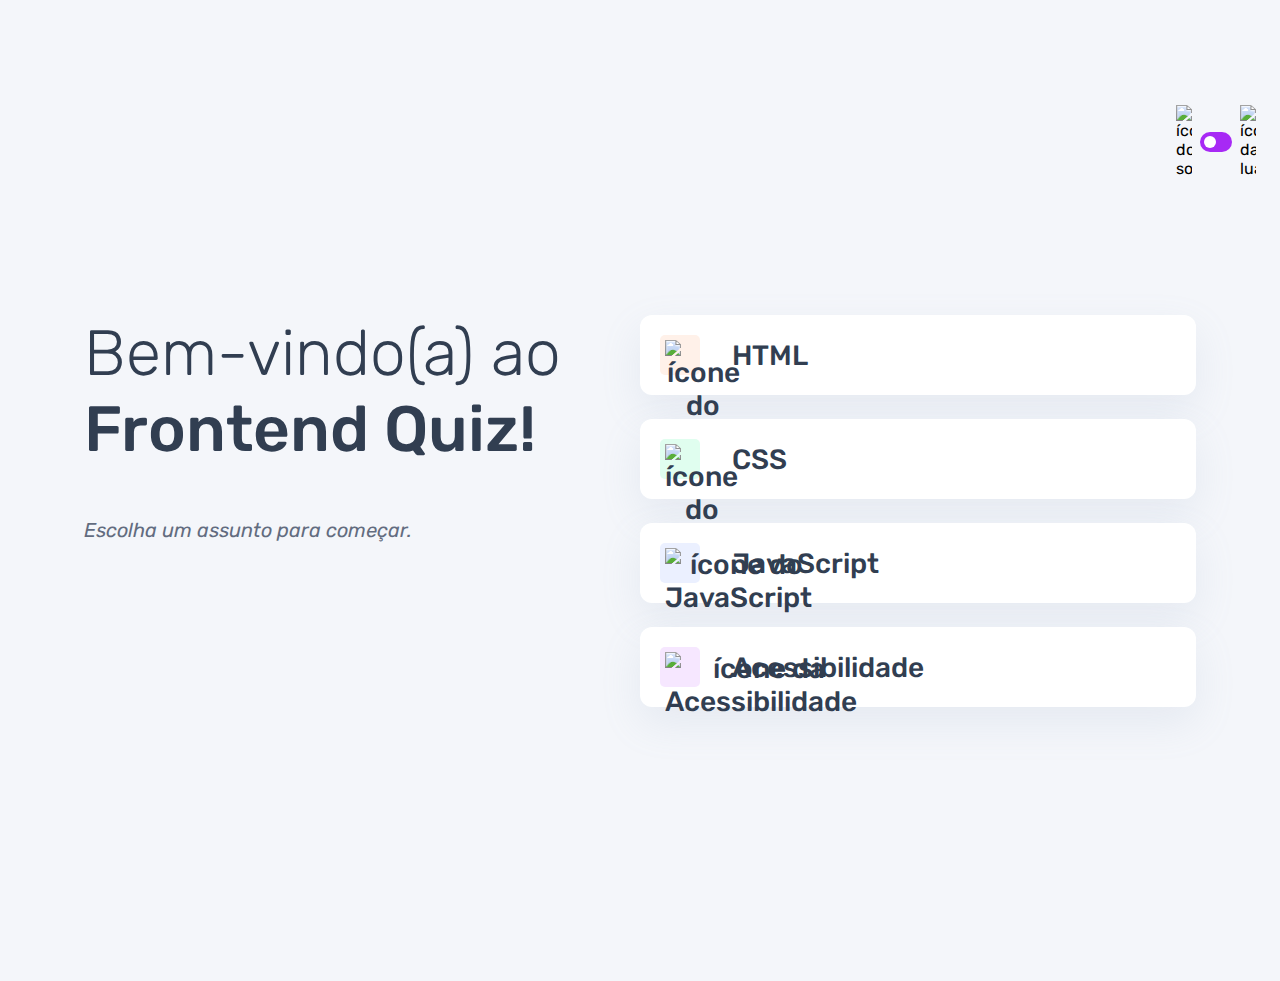
==== index.html @ 0f576d3d "primeiras adaptações da responsividade" ====
<!DOCTYPE html>
<html lang="en">
<head>
    <meta charset="UTF-8">
    <meta name="viewport" content="width=device-width, initial-scale=1.0">
    <link rel="preconnect" href="https://fonts.googleapis.com">
    <link rel="preconnect" href="https://fonts.gstatic.com" crossorigin>
    <link href="https://fonts.googleapis.com/css2?family=Rubik:ital,wght@0,300..900;1,300..900&display=swap" rel="stylesheet">

    <link rel="stylesheet" href="style.css">
    <title>Quiz App</title>
</head>
<body>
    <header>
        <div class="tema">
            <img src="./assets/images/icon-sun-dark.svg" alt="ícone do sol">
            <button>
                <div></div>
            </button>

            <img src="./assets/images/icon-moon-dark.svg" alt="ícone da lua">
        </div>
        
    </header>

    <main>
        <section class="boas_vindas">
            <h1>
                Bem-vindo(a) ao <br>
                <strong>Frontend Quiz!</strong>
            </h1>

            <p>Escolha um assunto para começar.</p>
        </section>

        <section class="assuntos">
            <button class="botao_html">
                <div>
                    <img src="./assets/images/icon-html.svg" alt="ícone do HTML">
                </div>
                HTML
            </button>

            <button class="botao_css">
                <div>
                    <img src="./assets/images/icon-css.svg" alt="ícone do CSS">
                </div>
                CSS
            </button>

            <button class="botao_javascript">
                <div>
                    <img src="./assets/images/icon-js.svg" alt="ícone do JavaScript">
                </div>
                JavaScript
            </button>

            <button class="botao_acessibilidade">
                <div>
                    <img src="./assets/images/icon-accessibility.svg" alt="ícone da Acessibilidade">
                </div>
                Acessibilidade
            </button>

        </section>
    </main>
</body>
</html>
---- style.css ----
*{
    margin: 0;
    padding: 0;
    box-sizing: border-box;
    font-family: "Rubik", sans-serif;
    -webkit-font-smoothing:antialiassed;
}

:root {
    --bg-color: #f4f6fa;
    --purple: #a729f5;
    --primary-text-color:#313e51;
    --secondary-text-color:#626c7f;
    --button-bg:#fff;
    --shadow: 0px 16px 40px 0px rgba(143,160,193, 0.14);
    --bg-html:#fff1e9;
    --bg-css:#e0feef;
    --bg-javascript:#ebf0ff;
    --bg-acessibilidade:#f6e7ff;
    --white:#fff;
    --bg-mobile: url(./assets/images/pattern-background-mobile-ligth.svg);
    --bg-desktop: url(./assets/images/pattern-background-desktop-ligth.svg);
}

body {
    height: 100vh;
    background: var(--bg-mobile) var(--bg-color);
    background-repeat: no-repeat;
    background-size: cover;
}

header {
    padding: 16px 24px;
    display: flex;
    justify-content: flex-end;
}

.tema {
    padding: 8px 0px;
    display: flex;
    align-items: center;
    gap: 8px;
}

.tema img {
    width: 16px;
}

.tema button {
    height: 20px;
    width: 32px;
    background: var(--purple);
    border: 0;
    border-radius: 999px;
    padding: 4px;
}

.tema button div {
    background: var(--white);
    width: 12px; 
    height: 12px;
    border-radius: 999px;
}

main {
    padding: 32px 24px;
}

.boas_vindas {
    margin-bottom: 40px;
}

.boas_vindas h1{
    font-size: 40px;
    font-weight: 300;
    color: var(--primary-text-color);
    margin-bottom: 16px;
}

.boas_vindas h1 strong{
    font-weight: 500;
}

.boas_vindas p {
    color: var(--secondary-text-color);
    font-size: 14px;
    line-height: 150%;
    font-style: italic;
}

.assuntos {
    display: flex;
    flex-direction: column;
    gap: 12px;
}

.assuntos button {
    border: none;
    background: var(--button-bg);
    display: flex;
    align-items: center;
    gap: 16px;
    padding: 12px;
    border-radius: 12px;
    box-shadow: var(--shadow);
    font-size: 18px;
    font-weight: 500;
    color: var(--primary-text-color);
}

.assuntos button div {
    width: 40px;
    height: 40px;
    padding: 5px;
    border-radius: 5px;
}

.assuntos button img {
    width: 100%;
}

.botao_html div {
    background: var(--bg-html);
}

.botao_css div {
    background: var(--bg-css);
}

.botao_javascript div {
    background: var(--bg-javascript);
}

.botao_acessibilidade div {
    background: var(--bg-acessibilidade);
}

@media(min-width:1100px) {
    body {
        background: var(--bg-desktop) var(--bg-color);
        background-size: cover;
        background-repeat: no-repeat;
    }

    header {
        margin-block: 81px;
    }

    .tema img {
        
    }

    main {
        display: flex;
        max-width: 1160px;
        margin-inline: auto;
    }

    section {
        width: 100%;
    }

    .boas_vindas h1 {
        font-size: 64px;
        margin-bottom: 48px;
    }

    .boas_vindas p{
        font-size: 20px;
    }

    .assuntos {
        gap: 24px;
    }

    .assuntos button {
        font-size: 28px;
        padding: 20px;
        gap: 32px;
    }

    .assuntos button dib{
        width: 56px;
        height: 56px;
        padding: 8px;
    }
}
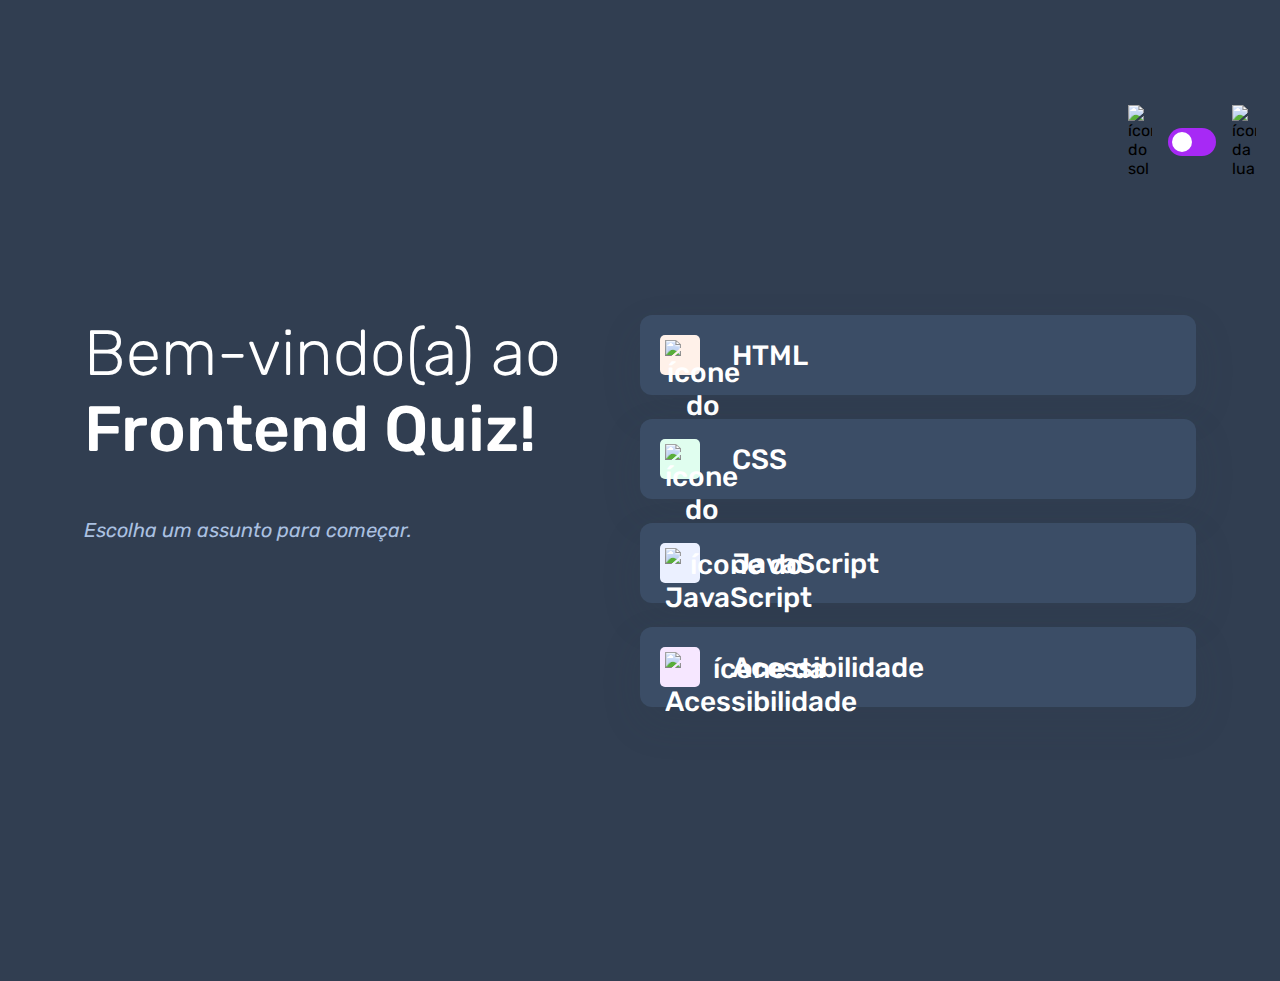
==== commit ecca3544: "adaptação das cores para o tema escuro" ====
--- a/index.html
+++ b/index.html
@@ -10,7 +10,7 @@
     <link rel="stylesheet" href="style.css">
     <title>Quiz App</title>
 </head>
-<body>
+<body class="escuro">
     <header>
         <div class="tema">
             <img src="./assets/images/icon-sun-dark.svg" alt="ícone do sol">
--- a/style.css
+++ b/style.css
@@ -22,6 +22,16 @@
     --bg-desktop: url(./assets/images/pattern-background-desktop-ligth.svg);
 }
 
+body.escuro{
+    --bg-color: #313e51;
+    --bg-mobile: url(./assets/images/pattern-background-mobile-dark.svg);
+    --bg-desktop: url(./assets/images/pattern-background-desktop-dark.svg);
+    --primary-text-color:#fff;
+    --secondary-text-color:#abc1e1;
+    --button-bg:#3b4d66;
+    --shadow:0px 16px 40px 0px rgba(49, 62, 81, 0.14);
+}
+
 body {
     height: 100vh;
     background: var(--bg-mobile) var(--bg-color);
@@ -145,9 +155,23 @@
     header {
         margin-block: 81px;
     }
+    
+    .tema {
+        gap: 16px;
+    }
 
     .tema img {
-        
+        width: 24px;
+    }
+
+    .tema button {
+        width: 48px;
+        height: 28px;
+    }
+
+    .tema button div {
+        width: 20px;
+        height: 20px;
     }
 
     main {
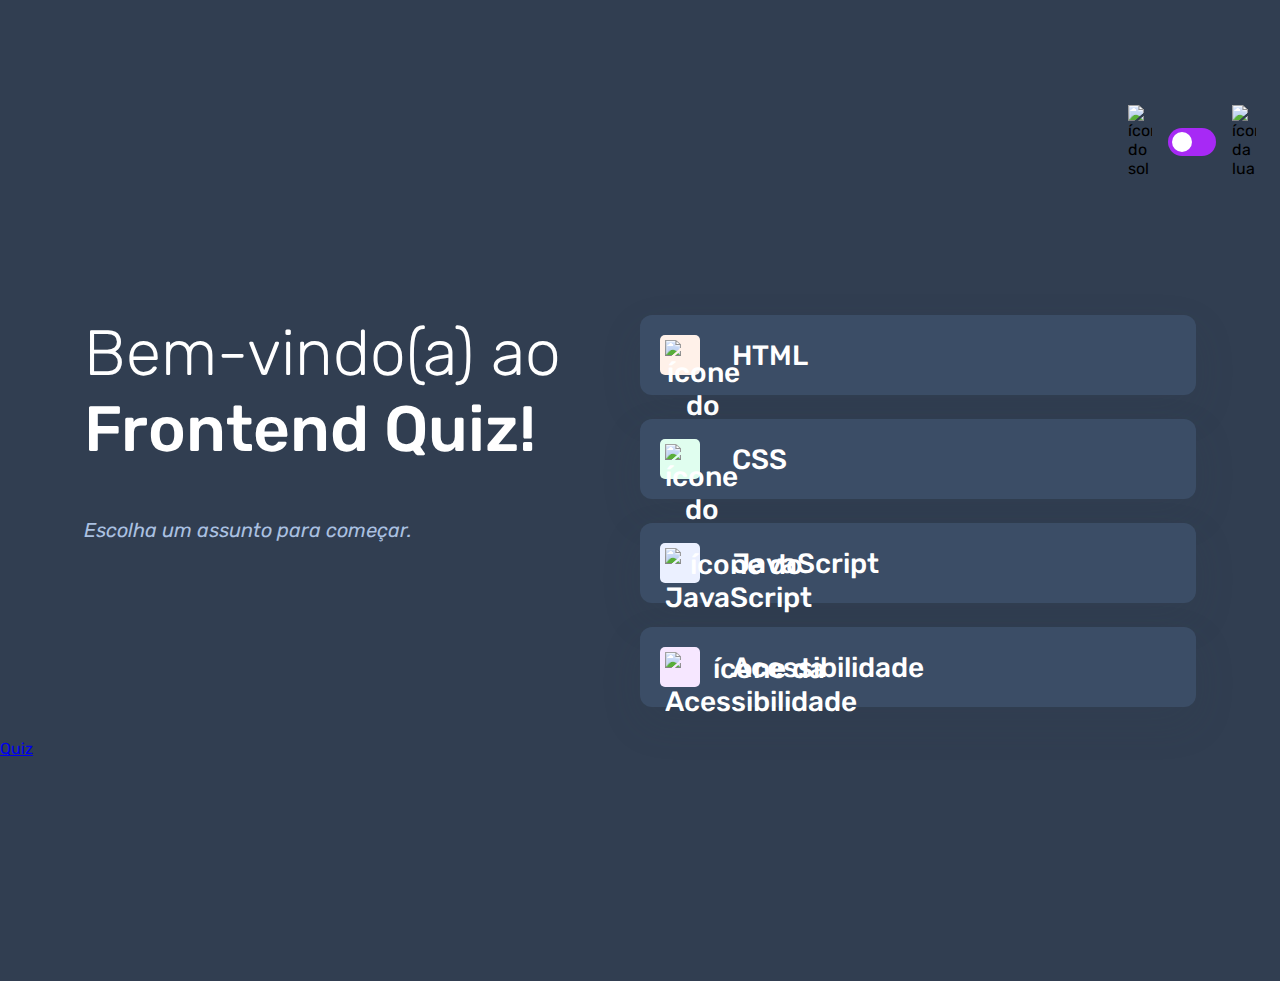
==== commit 6b44a5b7: "criação da página do quiz" ====
--- a/index.html
+++ b/index.html
@@ -64,5 +64,7 @@
 
         </section>
     </main>
+
+    <a href="./pages/quiz/quiz.html">Quiz</a>
 </body>
 </html>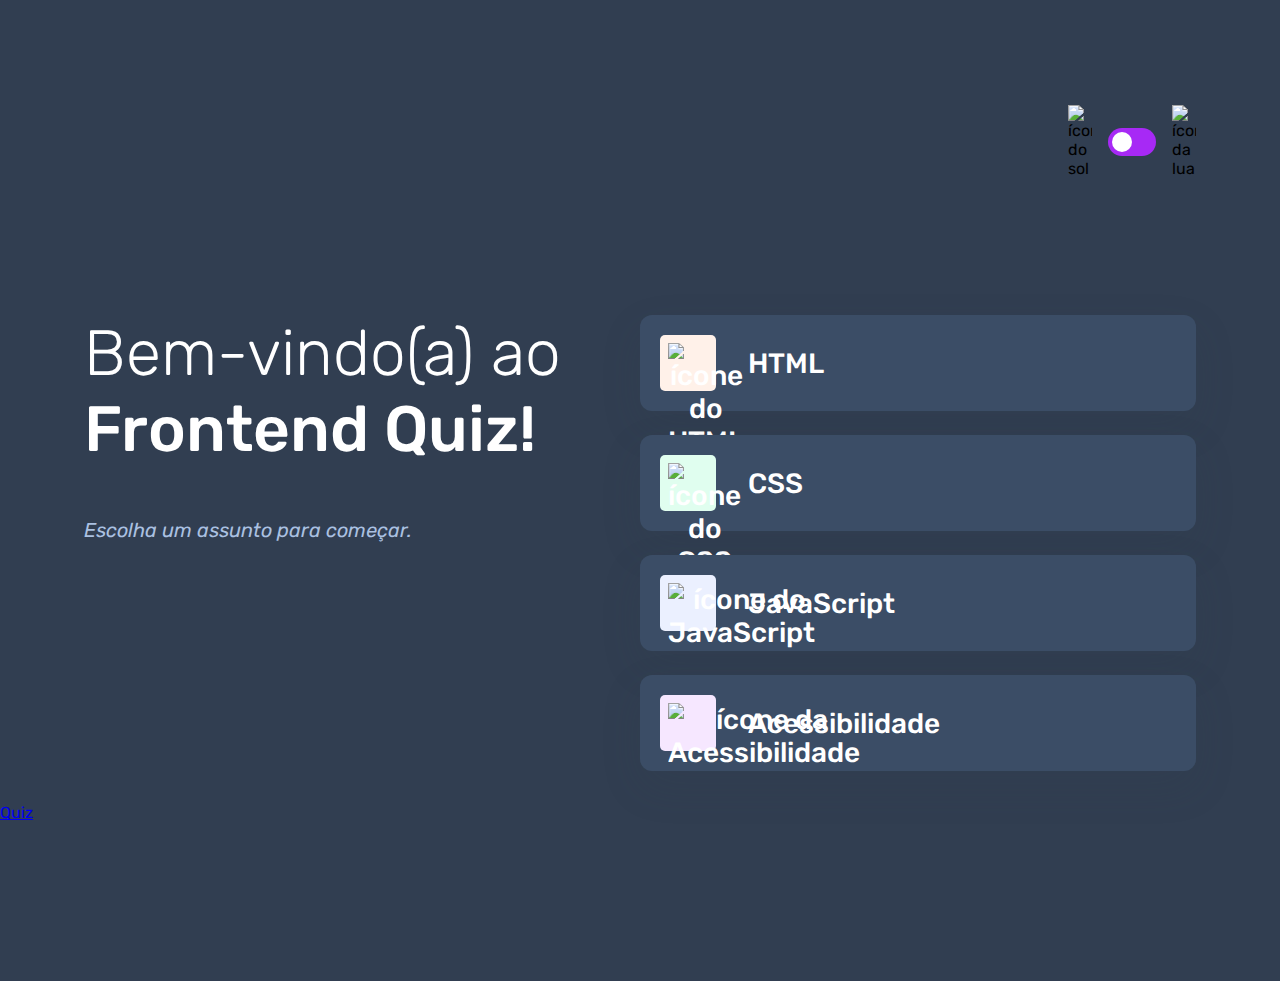
==== commit 0ed4c707: "primeiros ajustes do tema no java script" ====
--- a/index.html
+++ b/index.html
@@ -6,8 +6,8 @@
     <link rel="preconnect" href="https://fonts.googleapis.com">
     <link rel="preconnect" href="https://fonts.gstatic.com" crossorigin>
     <link href="https://fonts.googleapis.com/css2?family=Rubik:ital,wght@0,300..900;1,300..900&display=swap" rel="stylesheet">
-
     <link rel="stylesheet" href="style.css">
+    <script src="./script.js" defer></script>
     <title>Quiz App</title>
 </head>
 <body class="escuro">
--- a/style.css
+++ b/style.css
@@ -43,6 +43,8 @@
     padding: 16px 24px;
     display: flex;
     justify-content: flex-end;
+    max-width: 1160px;
+    margin-inline: auto;
 }
 
 .tema {
@@ -63,6 +65,7 @@
     border: 0;
     border-radius: 999px;
     padding: 4px;
+    display: flex;
 }
 
 .tema button div {
@@ -203,7 +206,7 @@
         gap: 32px;
     }
 
-    .assuntos button dib{
+    .assuntos button div{
         width: 56px;
         height: 56px;
         padding: 8px;
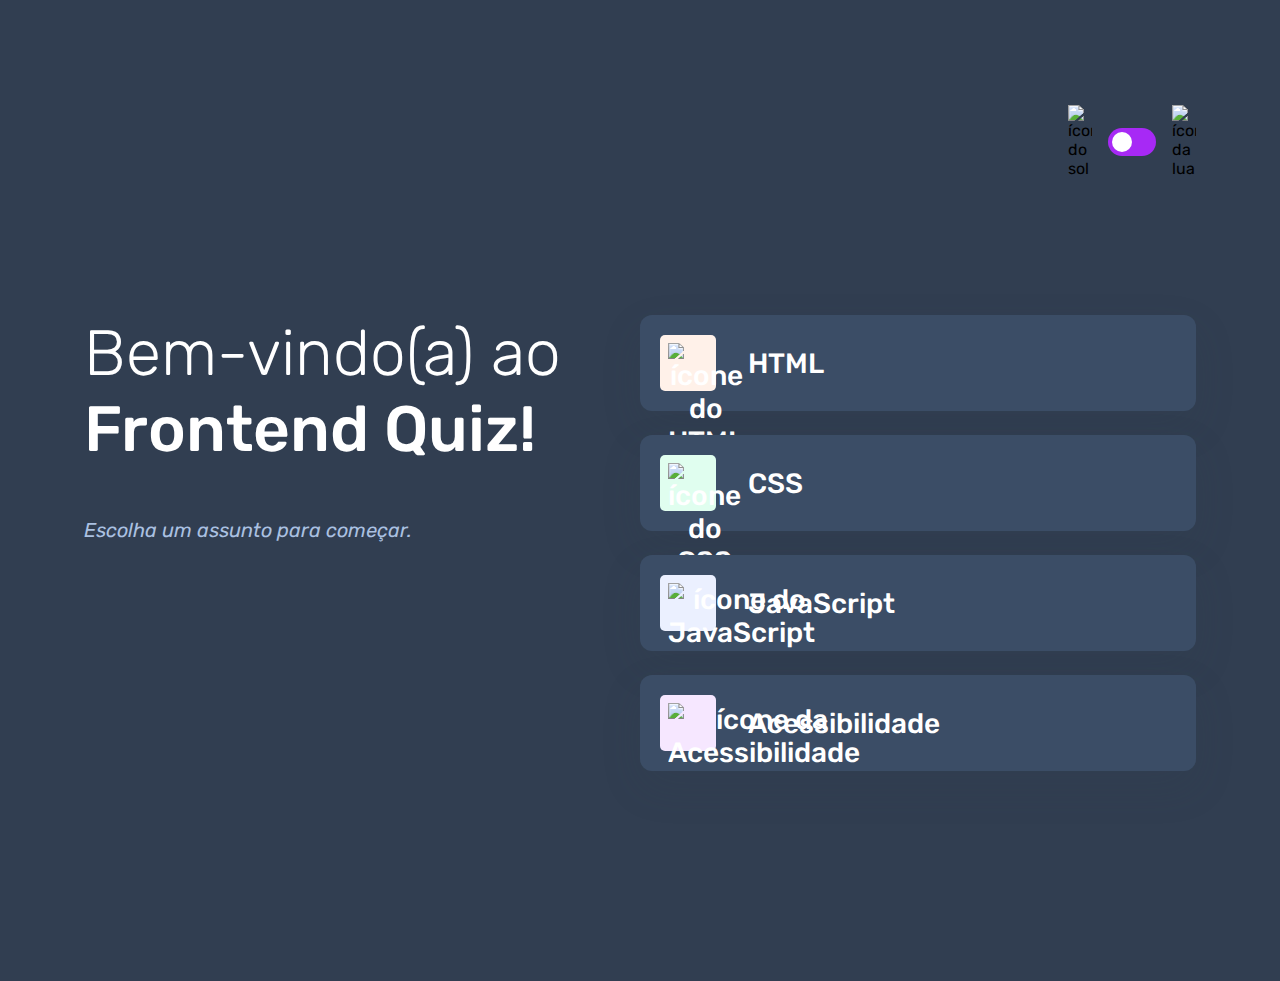
==== commit f2b6b31b: "adicionada a função para escolher o tema do quiz no index.html" ====
--- a/index.html
+++ b/index.html
@@ -7,7 +7,7 @@
     <link rel="preconnect" href="https://fonts.gstatic.com" crossorigin>
     <link href="https://fonts.googleapis.com/css2?family=Rubik:ital,wght@0,300..900;1,300..900&display=swap" rel="stylesheet">
     <link rel="stylesheet" href="style.css">
-    <script src="./script.js" defer></script>
+    <script src="./script.js" type="module" defer></script>
     <title>Quiz App</title>
 </head>
 <body class="escuro">
@@ -64,7 +64,5 @@
 
         </section>
     </main>
-
-    <a href="./pages/quiz/quiz.html">Quiz</a>
 </body>
 </html>--- a/style.css
+++ b/style.css
@@ -66,6 +66,7 @@
     border-radius: 999px;
     padding: 4px;
     display: flex;
+    cursor: pointer;
 }
 
 .tema button div {
@@ -119,6 +120,7 @@
     font-size: 18px;
     font-weight: 500;
     color: var(--primary-text-color);
+    cursor: pointer;
 }
 
 .assuntos button div {
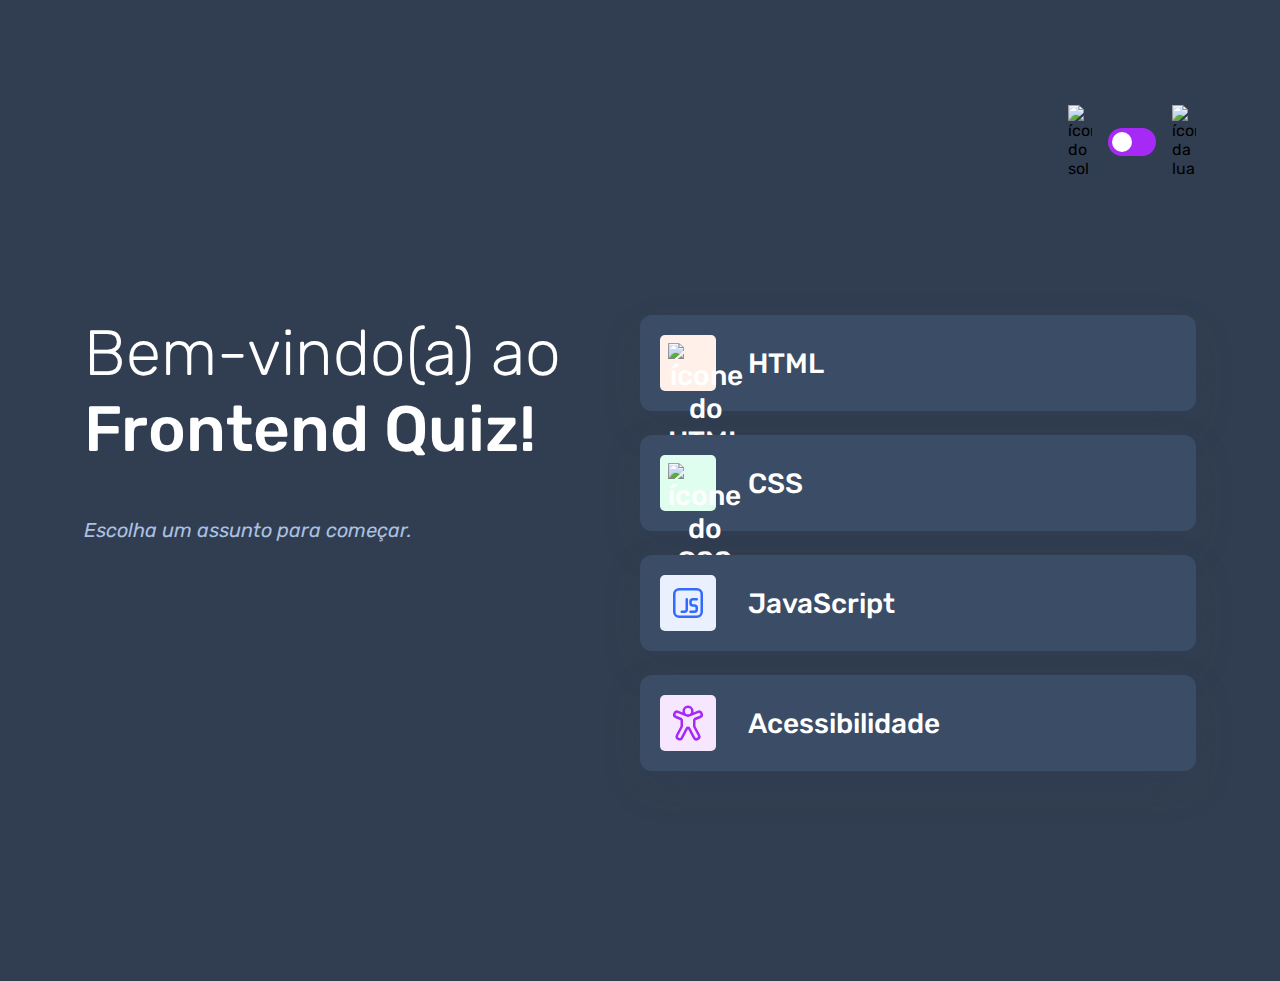
==== commit a85ae85b: "alteração dinâmica do assunto da página" ====
--- a/index.html
+++ b/index.html
@@ -50,14 +50,14 @@
 
             <button class="botao_javascript">
                 <div>
-                    <img src="./assets/images/icon-js.svg" alt="ícone do JavaScript">
+                    <img src="./assets/images/icon-javascript.svg" alt="ícone do JavaScript">
                 </div>
                 JavaScript
             </button>
 
             <button class="botao_acessibilidade">
                 <div>
-                    <img src="./assets/images/icon-accessibility.svg" alt="ícone da Acessibilidade">
+                    <img src="./assets/images/icon-acessibilidade.svg" alt="ícone da Acessibilidade">
                 </div>
                 Acessibilidade
             </button>
